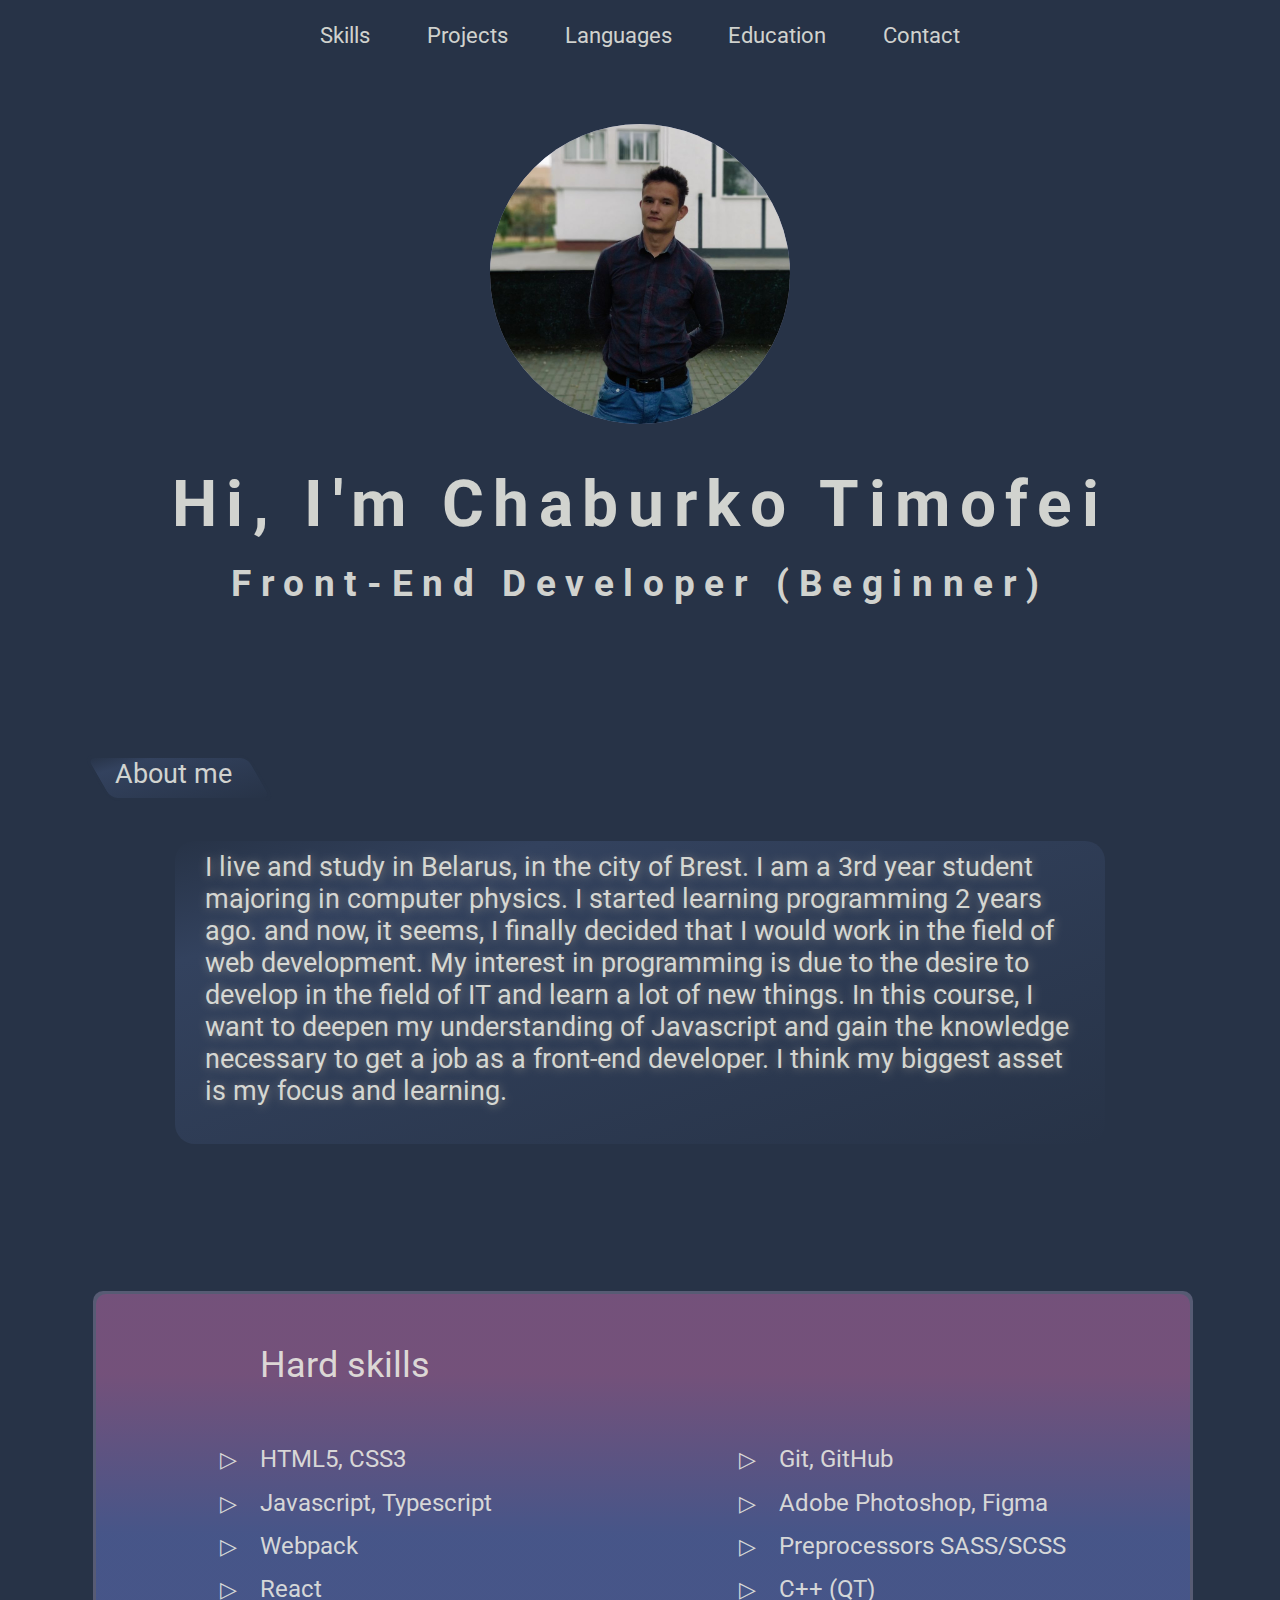
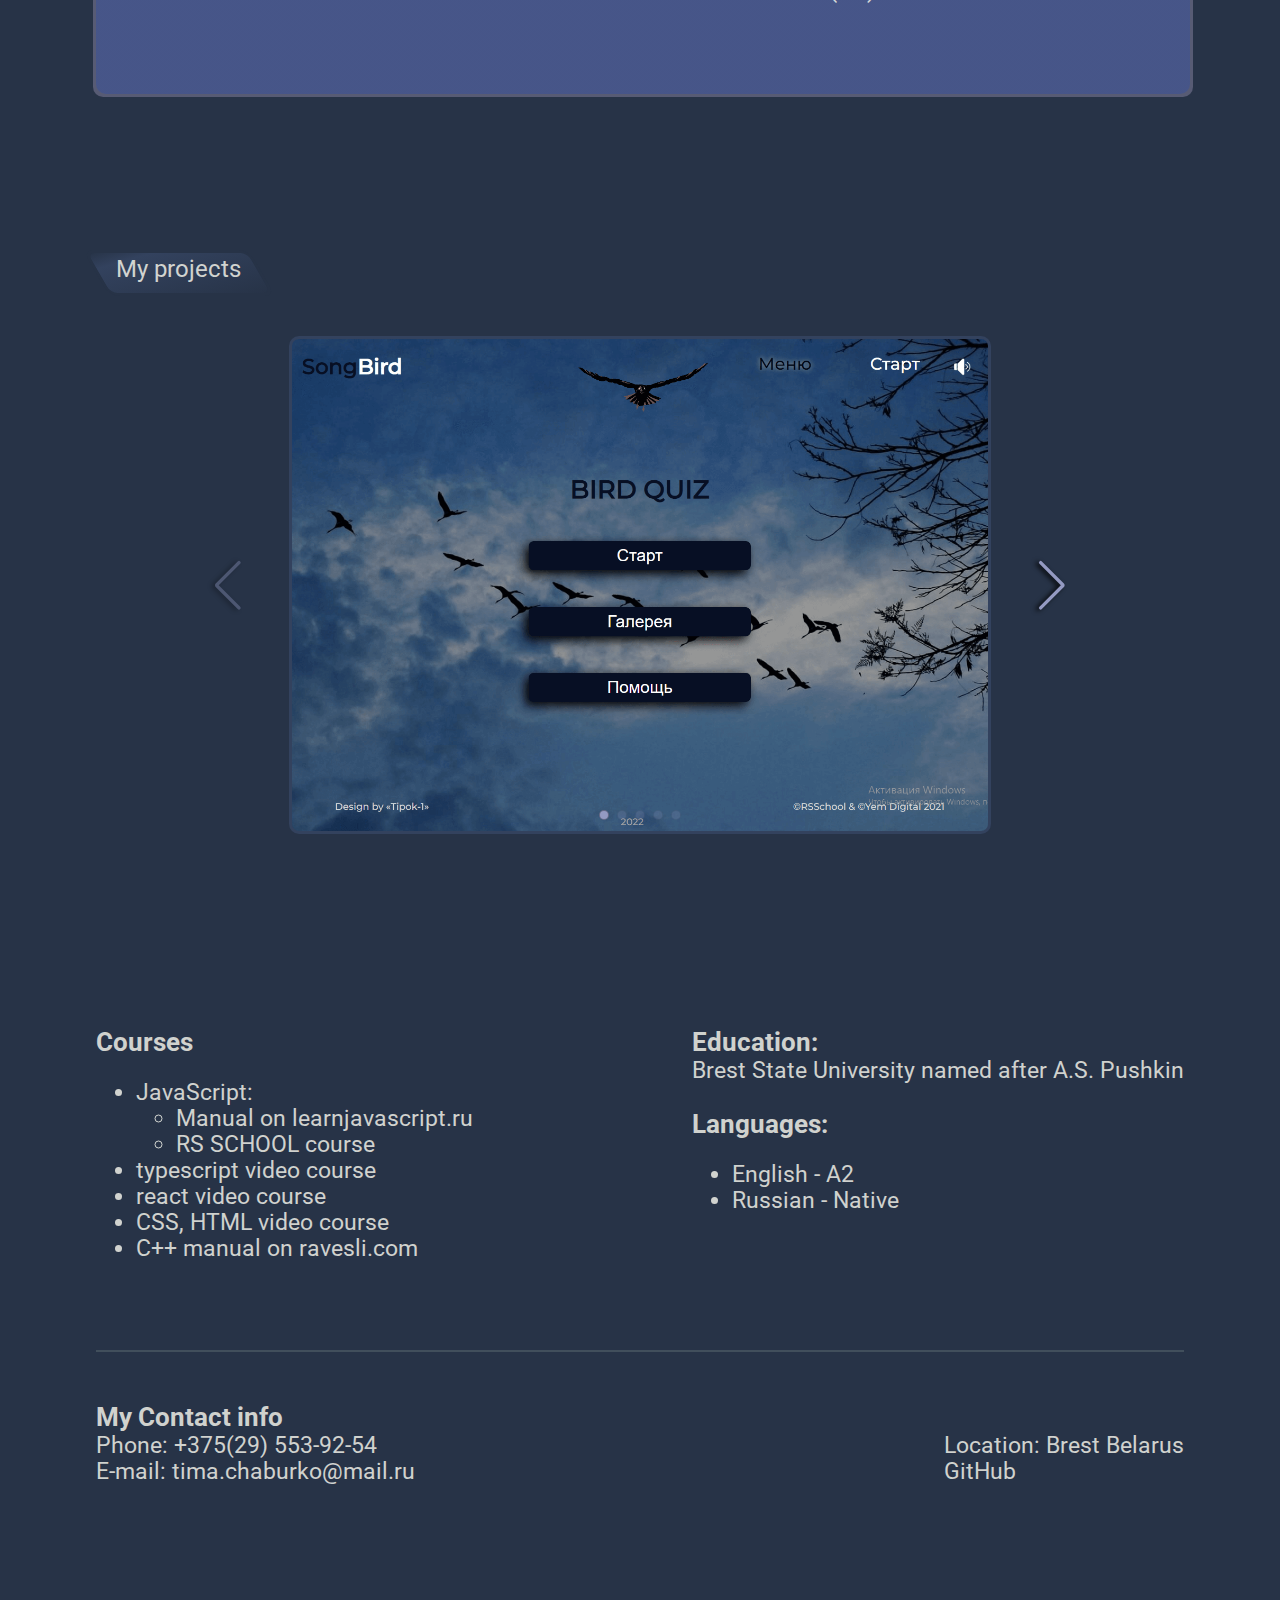
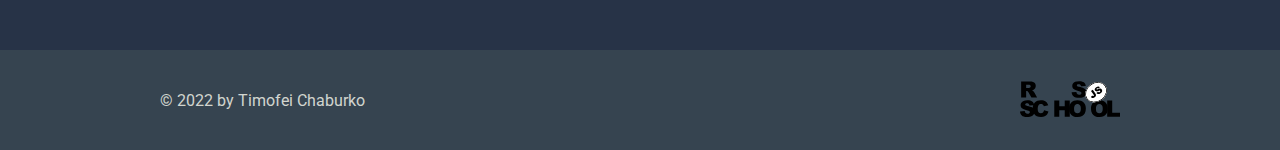
==== Rezume css html/index.html @ 96dd7559 "feat:add dir" ====
<!DOCTYPE html>
<html lang="en">
<head>
    <meta charset="UTF-8">
    <meta http-equiv="X-UA-Compatible" content="IE=edge">
    <meta name="viewport" content="width=device-width, initial-scale=1.0">

    <link rel= "stylesheet" href="Swaper/swiper-bundle.min.css">
    <link rel="stylesheet" href="Swaper/swapper-style.css">
    <script src="Swaper/swiper-bundle.min.js" defer></script>
    <script src="Swaper/project_slider.js" defer></script>
    <link rel="stylesheet" href="style.css">
    <title>Document</title>
</head>
<body>
    <div class="wrapper">
        <header>
            <div class = 'nav_wrap'>
                <div class="burger_body_wrap">
                    <div class="burger_body">
                        <a class = 'burger_links' href="#Skills">Skills</a> 
                        <a class = 'burger_links' href="#project">Projects</a> 
                        <a class = 'burger_links' href="#ed_and_language">Languages</a> 
                        <a class = 'burger_links' href="#ed_and_language">Education</a> 
                        <a class = 'burger_links' href="#contact">Contact</a> 
                    </div>
                </div>
                <div class="burger">
                    <div class="burger_line"></div>
                    <div class="burger_line"></div>
                    <div class="burger_line"></div>
                </div>
                
                <nav class = 'nav'>
                    <a class = 'nav_links' href="#Skills">Skills</a> 
                    <a class = 'nav_links' href="#project">Projects</a> 
                    <a class = 'nav_links' href="#ed_and_language">Languages</a> 
                    <a class = 'nav_links' href="#ed_and_language">Education</a> 
                    <a class = 'nav_links' href="#contact">Contact</a> 
                </nav>
            </div>
        </header>
        <main class = "main">
            <div class = "content">
                <div id="foto">
                    <div class="img_wrap">
                        <div class="my_image">
                            <img id = 'my_foto' src="img/My_photo.jpg" alt="It is my foto">
                        </div>
                    </div>
                    <div class="text">
                        <h1>Hi, I'm Chaburko Timofei</h>
                        <h3>Front-End Developer (Beginner)</h3>
                    </div>
                </div>
                <div id="about_me">
                    <div class="title_about"></div>
                    <div class="text_about">
                        <p>
                            I live and study in Belarus, in the city of Brest. I am a 3rd year student majoring in computer physics.
                            I started learning programming 2 years ago. and now, it seems,
                            I finally decided that I would work in the field of web development.
                            My interest in programming is due to the desire to develop in the field of IT and learn a lot of new things.
                            In this course, I want to deepen my understanding of Javascript and gain the knowledge necessary to get a job as a front-end developer.
                            I think my biggest asset is my focus and learning.
                        </p>
                    </div>
                </div>
                <div id="borderSkils">
                    <div id="Skills">
                        <div class="skills_title">Hard skills</div>
                        <div class="wrap_skills">
                            <ul>
                                <li>HTML5, CSS3</li>
                                <li>Javascript, Typescript</li>
                                <li>Webpack</li>
                                <li>React</li>
                            </ul>
                            <ul>
                                <li>Git, GitHub</li>
                                <li>Adobe Photoshop, Figma</li>
                                <li>Preprocessors SASS/SCSS</li>
                                <li>C++ (QT)</li>
                            </ul>
                        </div>
                    </div>
                </div>
                <div id="projectWrap">
                    <div class="title"></div>
                    <div id="project">
                        <div class="swiper sw1">
                            <div class="swiper-wrapper">
                                <div class="swiper-slide">
                                    <div class = 'project_image swiper-lazy' style = "background-image:url(img/projects/pr1.png);">
                                        <a href="https://tipok-1.github.io/SongBird/SongBird/"></a>
                                    </div>
                                    <div class="swiper-lazy-preloader"></div>
                                </div>
                                <div class="swiper-slide">
                                    <div class = 'project_image swiper-lazy' style = "background-image:url(img/projects/pr3.png);">
                                    <a href="https://tipok-1.github.io/Online-Store/dist/"></a></div>
                                    <div class="swiper-lazy-preloader"></div>
                                </div>
                                <div class="swiper-slide">
                                    <div class = 'project_image swiper-lazy' style = "background-image:url(img/projects/pr5.png);">
                                    <a href="https://tipok-1.github.io/RS-Clone/dist/#/Authorization"></a></div>
                                    <div class="swiper-lazy-preloader"></div>
                                </div>
                                <div class="swiper-slide">
                                    <div class = 'project_image swiper-lazy' style = "background-image:url(img/projects/pr2.png);">
                                    <a href="https://tipok-1.github.io/Gem-Puzzle/Gem%20Puzzle/"></a></div>
                                    <div class="swiper-lazy-preloader"></div>
                                </div>
                                <div class="swiper-slide">
                                    <div class = 'project_image swiper-lazy' style = "background-image:url(img/projects/pr4.png);">
                                    <a href="https://tipok-1.github.io/Online-zoo/online-zoo/"></a></div>
                                    <div class="swiper-lazy-preloader"></div>
                                </div>
                            </div>
                            <div class="swiper-button-next"></div>
                            <div class="swiper-button-prev"></div>
                            <div class="swiper-pagination"></div>
                        </div>
                    </div>
                </div>
                <div id="courses_lan_contact">
                    <div class="courses_ed">
                        <div class="courses">
                            <h3>Courses</h3>
                            <ul>
                                <li>JavaScript:
                                    <ul>
                                        <li><a href="https://learn.javascript.ru/">Manual on learnjavascript.ru</a></li>
                                        <li><a href = 'https://rs.school/js'>RS SCHOOL course</a></li>
                                    </ul>
                                </li>
                                <li>typescript video course</li>
                                <li>react video course</li>
                                <li>CSS, HTML video course</li>
                                <li><a href="https://ravesli.com/">C++ manual on ravesli.com</a></li>
                            </ul>
                        </div>
                        <div class="ed_and_language" id="ed_and_language">
                            <h3>Education:</h3>
                            Brest State University named after A.S. Pushkin
                            <h3>Languages:</h3>
                            <ul>
                                <li>English - A2</li>
                                <li>Russian - Native</li>
                            </ul>
                        </div>
                    </div>
                    <hr>
                    <div class="contact" id="contact">
                        <h3>My Contact info</h3>
                        <div class="conntactUl">
                            <div>
                               <span><a href="tel:+375(33)609-18-72">Phone: +375(29) 553-92-54</a></span> 
                                <span>E-mail: tima.chaburko@mail.ru</span> 
                            </div>
                            <div>
                                Location: Brest Belarus
                                <a href="https://github.com/Tipok-1">GitHub</a>
                            </div>
                        </div>
                    </div>
                </div>
            </div>
        </main>
        <footer>
            <div class = 'footer_content'>
                <a id = 'years' href = ''>© 2022 by Timofei Chaburko</a>
                <div id="school_logo">
                    <a  href = 'https://rs.school/js'>
                        <img src="img/rs_school_js.svg" alt="">
                    </a>
                </div>
            </div>
            
        </footer>
        <script>
            let burger = document.querySelector('.burger');
            let burger_body= document.querySelector('.burger_body');
            let burger_body_wrap = document.querySelector('.burger_body_wrap');
            let burger_line = document.querySelectorAll('.burger_line');
            let burger_visible = false;
            let timeout = false;
            burger.onclick= ClickBurger;
            burger_body_wrap.onclick = e=>{
                if(e.target === e.currentTarget) {
                    burger.click();
                }
            }
            function ClickBurger(){
                if(!burger_visible) {
                    document.documentElement.style.overflow = 'hidden';
                    burger_body_wrap.style.display = 'flex';
                    burger_line[0].classList.add('firstLine');
                    burger_line[1].style.display = 'none';
                    burger_line[2].classList.add('secondLine');
                    setTimeout(()=>{
                        burger_visible = true;
                        burger_body.style.transform = 'scale(1)';
                    }, 0)
                } else {
                    document.documentElement.style.overflow = '';
                    burger_body.style.transform = 'scale(0)';
                    burger_line[0].classList.remove('firstLine');
                    burger_line[1].style.display = 'block';
                    burger_line[2].classList.remove('secondLine');
                    if(!timeout) {
                        timeout = true;
                        setTimeout(()=>{
                        burger_body_wrap.style.display = 'none';
                        console.log('55');
                        timeout = false;
                        burger_visible = false;
                    }, 180)
                    }
                }
            }
        </script>
    </div>
</body>
</html>
---- Rezume css html/Swaper/swapper-style.css ----
.swiper{
    width:100%;
    height: 100%;
    background-color:rgb(39,51,71);
}
.swiper-slide
{
    display: flex;
    justify-content: center;
    align-items: center;
    flex-direction: column;
    position: relative;
}
.swiper-button-next,
.swiper-button-prev{
    -webkit-tap-highlight-color: rgba(0, 0, 0, 0);
    text-shadow: -3px 1px 5px black;
}
.swiper-button-next::after,
.swiper-button-prev::after{
    color:rgb(148,154,194);
    font-size:50px;
}
.swiper-pagination-bullet{
    background-color:rgb(148,154,194);
    border:1px solid rgba(0, 0, 0, 0.3);
}
---- Rezume css html/style.css ----
@import url('https://fonts.googleapis.com/css2?family=Roboto&display=swap');
:root{
    --pink-gradient:linear-gradient( rgba(159,66,132, .4)20%, rgba(46,77,167,.4) 60%);
    --blue-color:rgb(51, 66, 94);
    --green-gradient:linear-gradient(to bottom right,rgb(39,51,71), var(--blue-color) 20%, rgb(39,51,71));
}
html,
body{
    height:100%;
}
body{
    margin:0;
    padding:0;
}
a{
    text-decoration: none;
    color: rgba(240, 240, 231, 0.85);
    transition:color .3s linear;
}
a:hover{
    color: rgb(148,154,194);
}
.wrapper{
    min-height: 100%;
    min-width: 100%;
    display:flex;
    flex-direction: column;
    font-family: 'Roboto', sans-serif;
    color: rgba(240, 240, 231, 0.85);
}
/*===header===
==============*/
header{
    position:sticky;
    z-index: 2;
    top:0;
    height:70px;
    background-color: rgb(39,51,71);
    font-size:1.4em;
    display:flex;
    justify-content: center;
    align-items: center;

}
.nav_wrap{
    width:35%;
    margin-left:25%;
}
.burger{
    display:none;
    height:30px;
    width:40px;
    position:relative;
    flex-direction: column;
    justify-content: space-between;
    z-index: 4;
}
.burger_line{
    height:25%;
    width:100%;
    border-radius: 6px;
    background-color: rgba(240, 240, 231, 0.85);
}
.firstLine{
   transform: translateY(12px) rotate(45deg);
}
.secondLine{
    transform:translateY(-11px) rotate(-45deg);
}
.burger_body_wrap{
    height: 100vh;
    width: 100vw;
    overflow: hidden;
    background-color: rgba(0,0,0,0.5);
    left:0;
    top:0;
    z-index: 3;
    position:fixed;
    display:none;
}
.burger_body{
    width: 100%;
    height:400px;
    background-color:rgb(39,51,71);
    transform:scale(0);
    transform-origin: top right;
    flex-direction: column;
    display: flex;
    padding-left: 40px;
    justify-content: space-around;
    transition: transform .15s linear;
}
.burger_line:hover{
    cursor: pointer;
}
.burger_links:nth-child(1){
    margin-top: 50px;
}
.burger_links:last-child{
    margin-bottom: 50px;
}
.nav{
    display:flex;
    justify-content: space-between;
}
.nav_links{
    position:relative;
}
.nav_links:hover::before{
    transform:scaleX(1);
    transform-origin: left;
}
.nav_links:before{
    content: "";
    position: absolute;
    bottom:-5px;
    left: 0;
    height:2px;
    width:100%;
    background-color:rgb(148,154,194);
    transform:scaleX(0);
    transform-origin: right;
    transition:transform 0.3s;
}
/*===main===
============*/
.main{
    flex: 1 1 auto;
    background-color:rgb(39,51,71);
    z-index: 0;
    overflow-x: hidden;
}
.content{
    width:75%;
    margin:auto;
    position:relative;
}
.content > div{
    width:100%;
    margin-bottom:150px;
    height:500px;
    z-index: 1;
}
#foto{
    position: relative;
    height:auto;
}
.img_wrap{
    width:100%;
    height:45%;
    padding-top:5%;
}
.my_image{
    width:300px;
    height: 300px;
    border-radius: 50%;
    background-color: rgb(148,154,194);
    overflow: hidden;
    margin:auto;
}
#my_foto{
    width:100%;
    height:100%;
    object-position:0 75%;
    object-fit: cover;
    }
.text{
    width:100%;
    height:50%;
    font-size: 2em;
    letter-spacing: .3em;
    display:flex;
    align-items: center;
    text-align: center;
    flex-direction: column;
    color: rgba(240, 240, 231, 0.85);
}
.text h1, h3{
    margin-bottom: 0;
}
.text h3{ margin-top:.5em;}
/*===about_me*/
#about_me{
    height:auto;
    width:100%;
    font-size: 1.8em;;
}
.title_about{
    margin: 0 0 40px 0;
    width:160px;
    height:40px;
    position:relative;
    border-radius: 10px; 
    transform:skewX(30deg);
    background: var(--green-gradient);
    border:3px solid rgb(39,51,71);
}
.title_about:before{
    content: 'About me';
    position: absolute;
    padding: 0 10%;
    height:100%;
    transform:skewX(-30deg);
    width:100%;
    bottom:0;
    left: 0;
}
.text_about{
    width:80%;
    border-radius: 20px;
    background: var(--green-gradient);
    text-shadow: 1px 1px 10px gray;
    padding: 10px 30px;
    height:auto;
    margin:auto;
    margin-top: 10px;
}
.text_about p{margin-top: 0px;}
/*===skils===*/
#Skills{
    background: var(--pink-gradient);
    height:400px;
    border-radius: 10px;
}
#borderSkils{
    height: calc(400px + 6px);
    width: calc(100% + 6px);
    position: relative;
}

#Skills:before{
    width: calc(100% + 6px);
    height: calc(400px + 6px);
    border-radius: 10px;
    position:absolute;
    top:-3px;
    left: -3px;
    content:'';
    background: rgb(87, 91, 116);
    z-index: -10;
}
.skills_title{
    height:10%;
    width:100%;
    padding:50px 0 0 15%;
    font-size: 2.5em;
    color:rgba(240, 240, 231, 0.85);
    /*font-weight: bold;
    /*text-shadow: -1px 1px 5px rgba(240, 240, 231, 0.85);*/
}
.wrap_skills{
    display:flex;
    padding-top: 30px;
    font-size: 1.5em;
    justify-content: space-around;
    align-items: center;
    line-height: 1.8em;
    color: rgba(240, 240, 231, 0.85);
}
.wrap_skills ul{
    list-style-type: none;
}
.wrap_skills ul li{position:relative;}
.wrap_skills ul li:before{
    content:'▷';
    font-size: .9em;
    position:absolute;
    left:-40px;
}
/*===project===*/
#project{
    height:83%;
    width:80%;
    margin:auto;
    position:relative;
    
}
#projectWrap{
    height:600px;
    position: relative;
}
#projectWrap .title{
    position: relative;
    font-size: 1.5em;
    margin: 0 0 40px 0;
    width:160px;
    height:40px;
    position:relative;
    border-radius: 10px; 
    transform:skewX(30deg);
    background: var(--green-gradient);
    border:3px solid rgb(39,51,71);
}
#projectWrap .title:before{
    content: 'My projects';
    position: absolute;
    height:100%;
    transform:skewX(-30deg);
    width:100%;
    bottom:-5%;
    left: 10%;
}
#project::before{
    content: "";
    position: absolute;
    margin: auto;
    top:-3px;
    bottom:-3px;
    left: -3px;
    right: -3px;
    /*background: var(--blue-color);*/
    border-radius: 6px;
}
.work_image{
    height:auto;
    width: 500px;
} 
.project_image{
    height: 100%;
    width:80%;
    position: relative;
    background-repeat: no-repeat;
    background-size: cover;
    background-position: top center;
    border:3px solid var(--blue-color);
    border-radius:10px;
}
.project_image a{
    display:block;
    height: 100%;
    width: 100%;
    position: relative;
}
/*Education and courses*/
#courses_lan_contact{
    height:500px;
    font-size: 24px;
}
hr{
    height: 2px;
    border: none;
    background-color: rgb(65, 79, 92);
    margin:50px 0 50px 0;
}
.courses_ed{
    height:60%;
    display:flex;
    justify-content: space-between;
}

.contact{
    height:30%;
}
.conntactUl{
    display: flex;
    justify-content: space-between;
}
.conntactUl > div{
    display:flex;
    flex-direction: column;
}
/*===footer===
==============*/
footer{
    height:100px;
    background-color:rgb(54,68,80);
}
.footer_content{
    width:75%;
    height:100%;
    margin:auto;
    display:flex;
    justify-content: space-between;
    align-items: center;
    position:relative;
}
#school_logo{

    height:auto;
    width:100px;   
}

/*adaptive*/
@media only screen and (max-width: 1700px){
    .content{
        width: 85%;
    }
}
@media only screen and (max-width: 1500px){
    .nav_wrap{
        margin-left: 0;
        width: 50%;
    }
    #about_me{
        font-size: calc(20px + (29 - 20) * ((100vw - 320px) / (1500 - 320)));
    }
    .skills_title{
        font-size: calc(16px + (40 - 16) * ((100vw - 320px) / (1500 - 320)));
    }
    #courses_lan_contact{
        font-size: calc(16px + (24 - 16) * ((100vw - 320px) / (1500 - 320)));
    }
}
@media only screen and (max-width: 1200px){
    #foto .text{
        font-size: calc(16px + (32 - 16) * ((100vw - 320px) / (1200 - 320)));
    }
}
@media only screen and (max-width: 1000px){
    header{
        justify-content: flex-end;
        position:sticky;
    }
    .nav{
        display:none;
    }
    .burger{
        display:flex;
        margin-left:auto;
        margin-right: 30px;
    }
}
@media only screen and (max-width: 700px){
    .content{
        width: 100%;
    }
    .content>div{
        margin-bottom:100px;
    }
    .text_about{
        height:300px;
        overflow-y: auto;
    }
    .wrap_skills{
        padding: 0;
    }
    .skills_title{
        padding:20px 0 0 5%;
    }
    #borderSkils{
        margin: auto;
        width: 95%;
    }
    .wrap_skills ul{
        margin: 0;
    }
    .wrap_skills ul li:before{
        display: none;
    }
    #projectWrap{
        margin-top:100px;
    }
    #project{
        width: 100%;
    }
    .project_image{
        width:95%;
    }
    .swiper-button-next, .swiper-button-prev{
        display: none;
    }
    #courses_lan_contact{
        width:calc(100% - 20px);
        height:650px;
        display: flex;
        flex-direction: column;
        justify-content: center;
        padding:0 10px 0 10px;
    }
    .courses_ed, .conntactUl{
        flex-direction: column;
    }
    .contact, .courses_ed{
        margin-left:calc(1px + (100 - 1) * ((100vw - 320px) / (700 - 320)));
    }
   /* height:calc(584px + (780 - 584) * ((100vw - 320px) / (1500 - 320)));*/
}
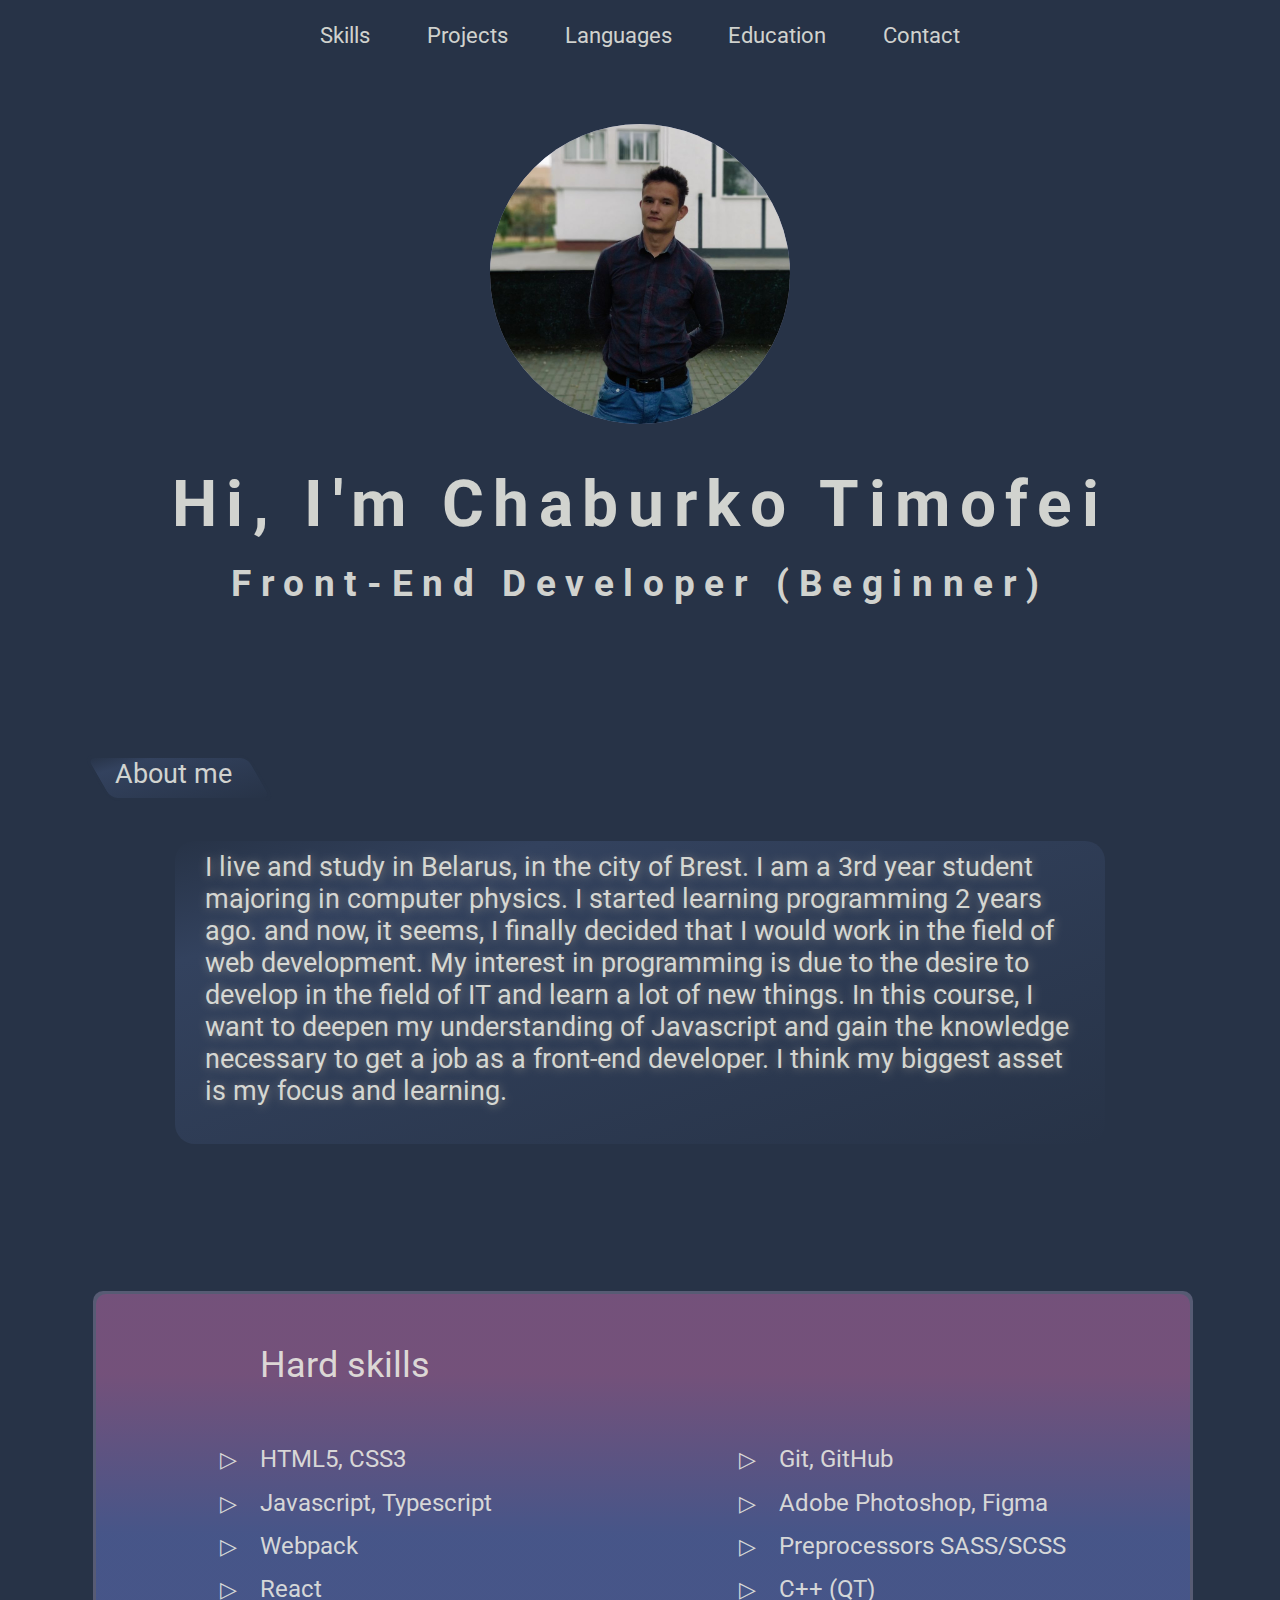
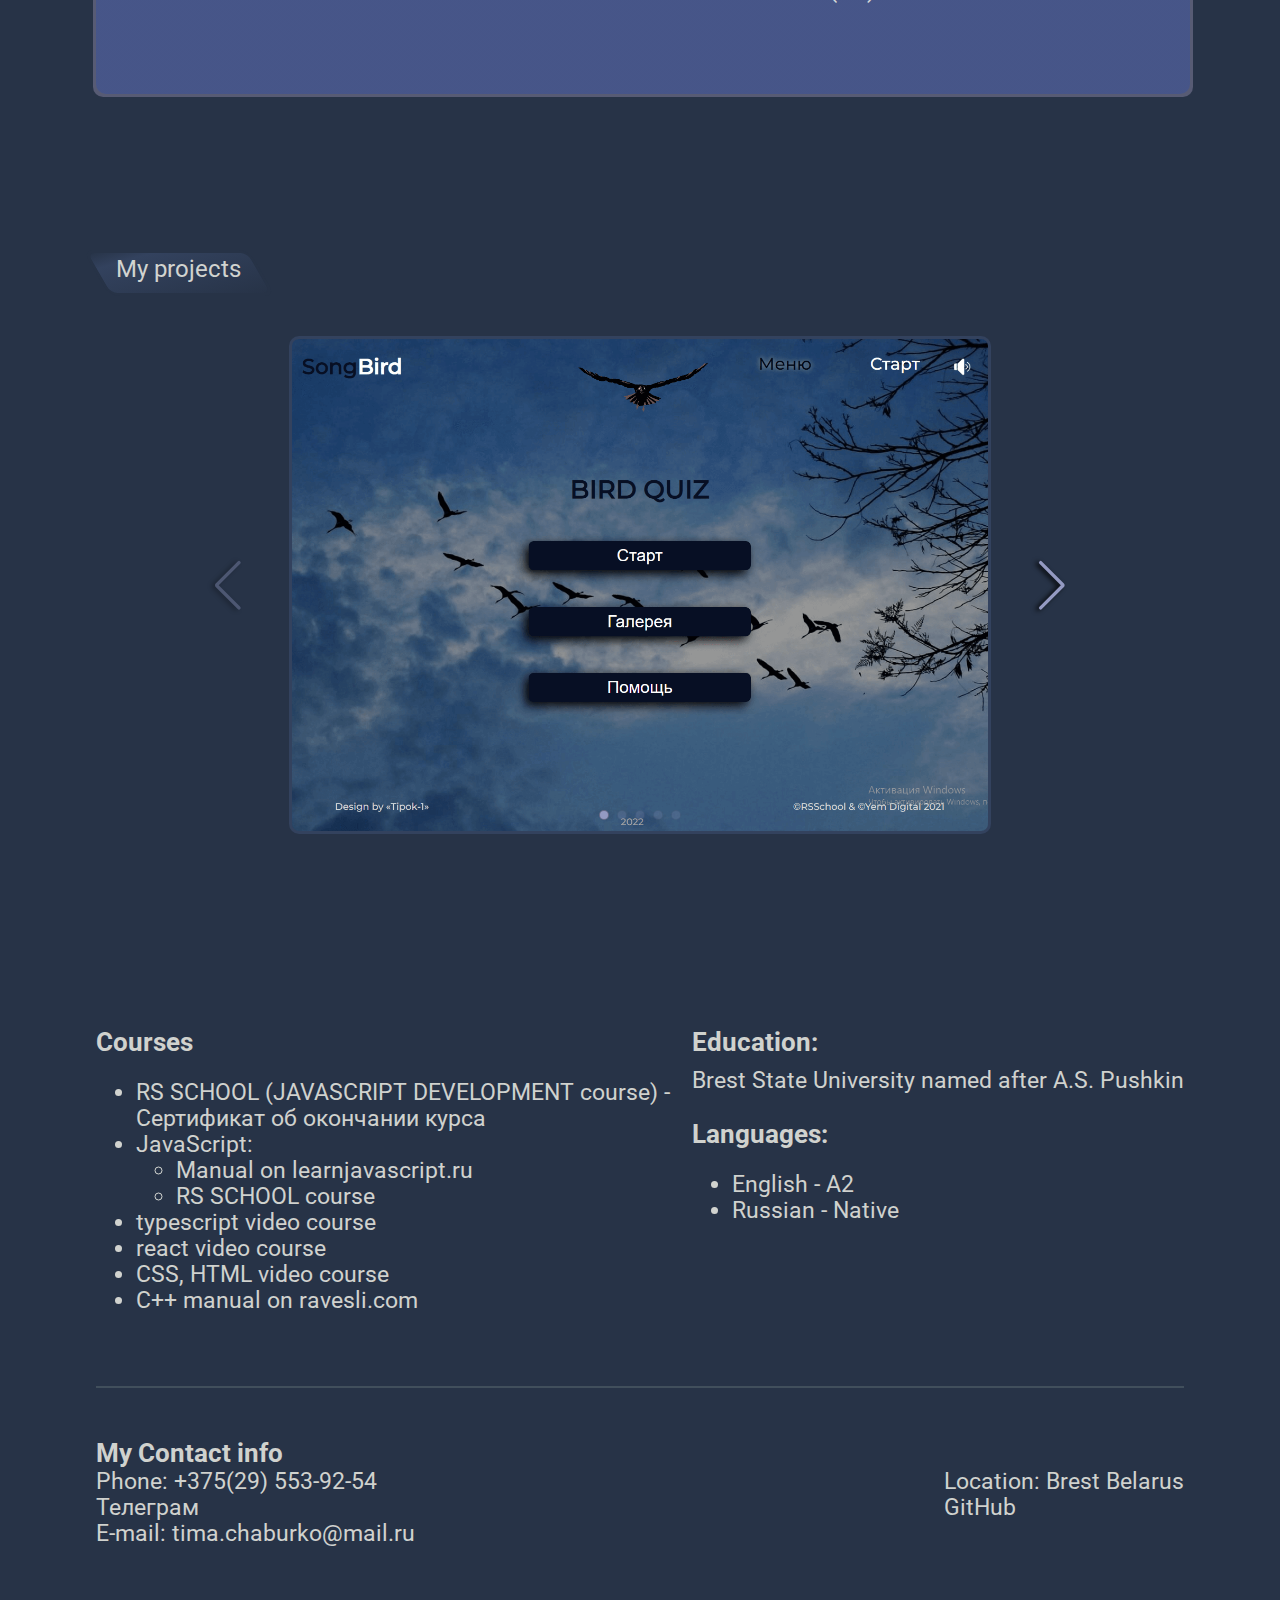
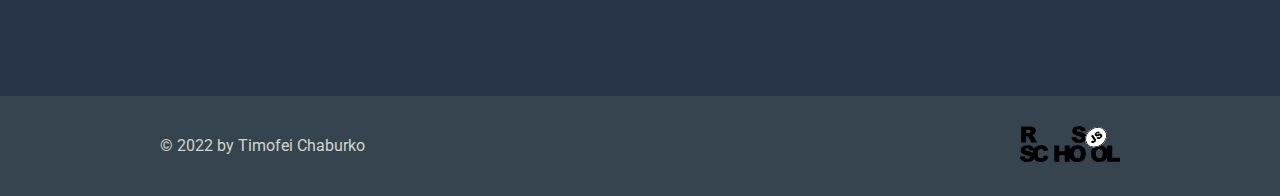
==== commit a068b925: "feat: add telegram" ====
--- a/Rezume css html/index.html
+++ b/Rezume css html/index.html
@@ -128,6 +128,8 @@
                         <div class="courses">
                             <h3>Courses</h3>
                             <ul>
+                                <li>RS SCHOOL (JAVASCRIPT DEVELOPMENT course) - <br> 
+                                    <a href="https://app.rs.school/certificate/s0fzrtsm">Сертификат об окончании курса</a></li>
                                 <li>JavaScript:
                                     <ul>
                                         <li><a href="https://learn.javascript.ru/">Manual on learnjavascript.ru</a></li>
@@ -141,7 +143,7 @@
                             </ul>
                         </div>
                         <div class="ed_and_language" id="ed_and_language">
-                            <h3>Education:</h3>
+                            <h3 style="margin-bottom: 10px;">Education:</h3>
                             Brest State University named after A.S. Pushkin
                             <h3>Languages:</h3>
                             <ul>
@@ -156,6 +158,7 @@
                         <div class="conntactUl">
                             <div>
                                <span><a href="tel:+375(33)609-18-72">Phone: +375(29) 553-92-54</a></span> 
+                               <span><a href="https://t.me/timofei_chaburko">Телеграм</a></span> 
                                 <span>E-mail: tima.chaburko@mail.ru</span> 
                             </div>
                             <div>
--- a/Rezume css html/style.css
+++ b/Rezume css html/style.css
@@ -332,8 +332,11 @@
     position: relative;
 }
 /*Education and courses*/
+.ed_and_language{
+ 
+}
 #courses_lan_contact{
-    height:500px;
+    height:auto;
     font-size: 24px;
 }
 hr{
@@ -343,13 +346,13 @@
     margin:50px 0 50px 0;
 }
 .courses_ed{
-    height:60%;
+    height:auto;
     display:flex;
     justify-content: space-between;
 }
 
 .contact{
-    height:30%;
+    height:auto;
 }
 .conntactUl{
     display: flex;
@@ -461,7 +464,6 @@
     }
     #courses_lan_contact{
         width:calc(100% - 20px);
-        height:650px;
         display: flex;
         flex-direction: column;
         justify-content: center;
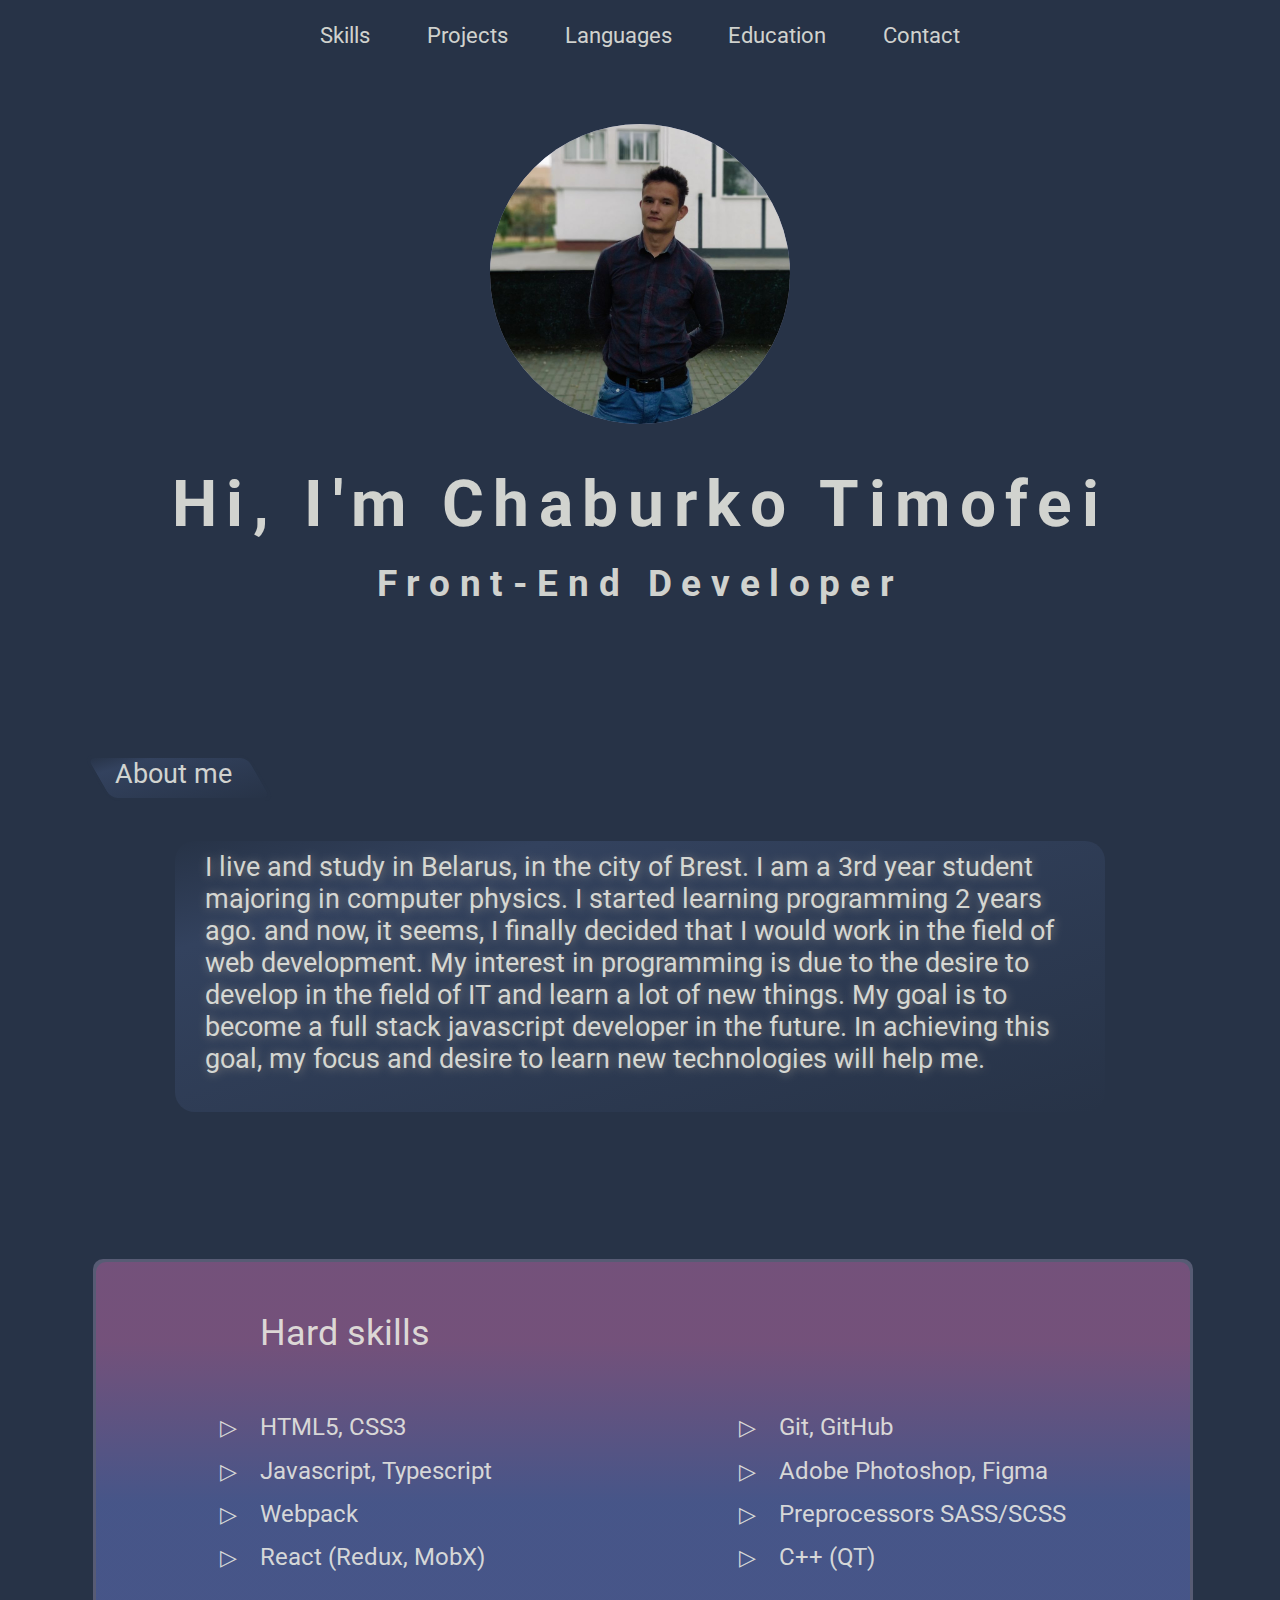
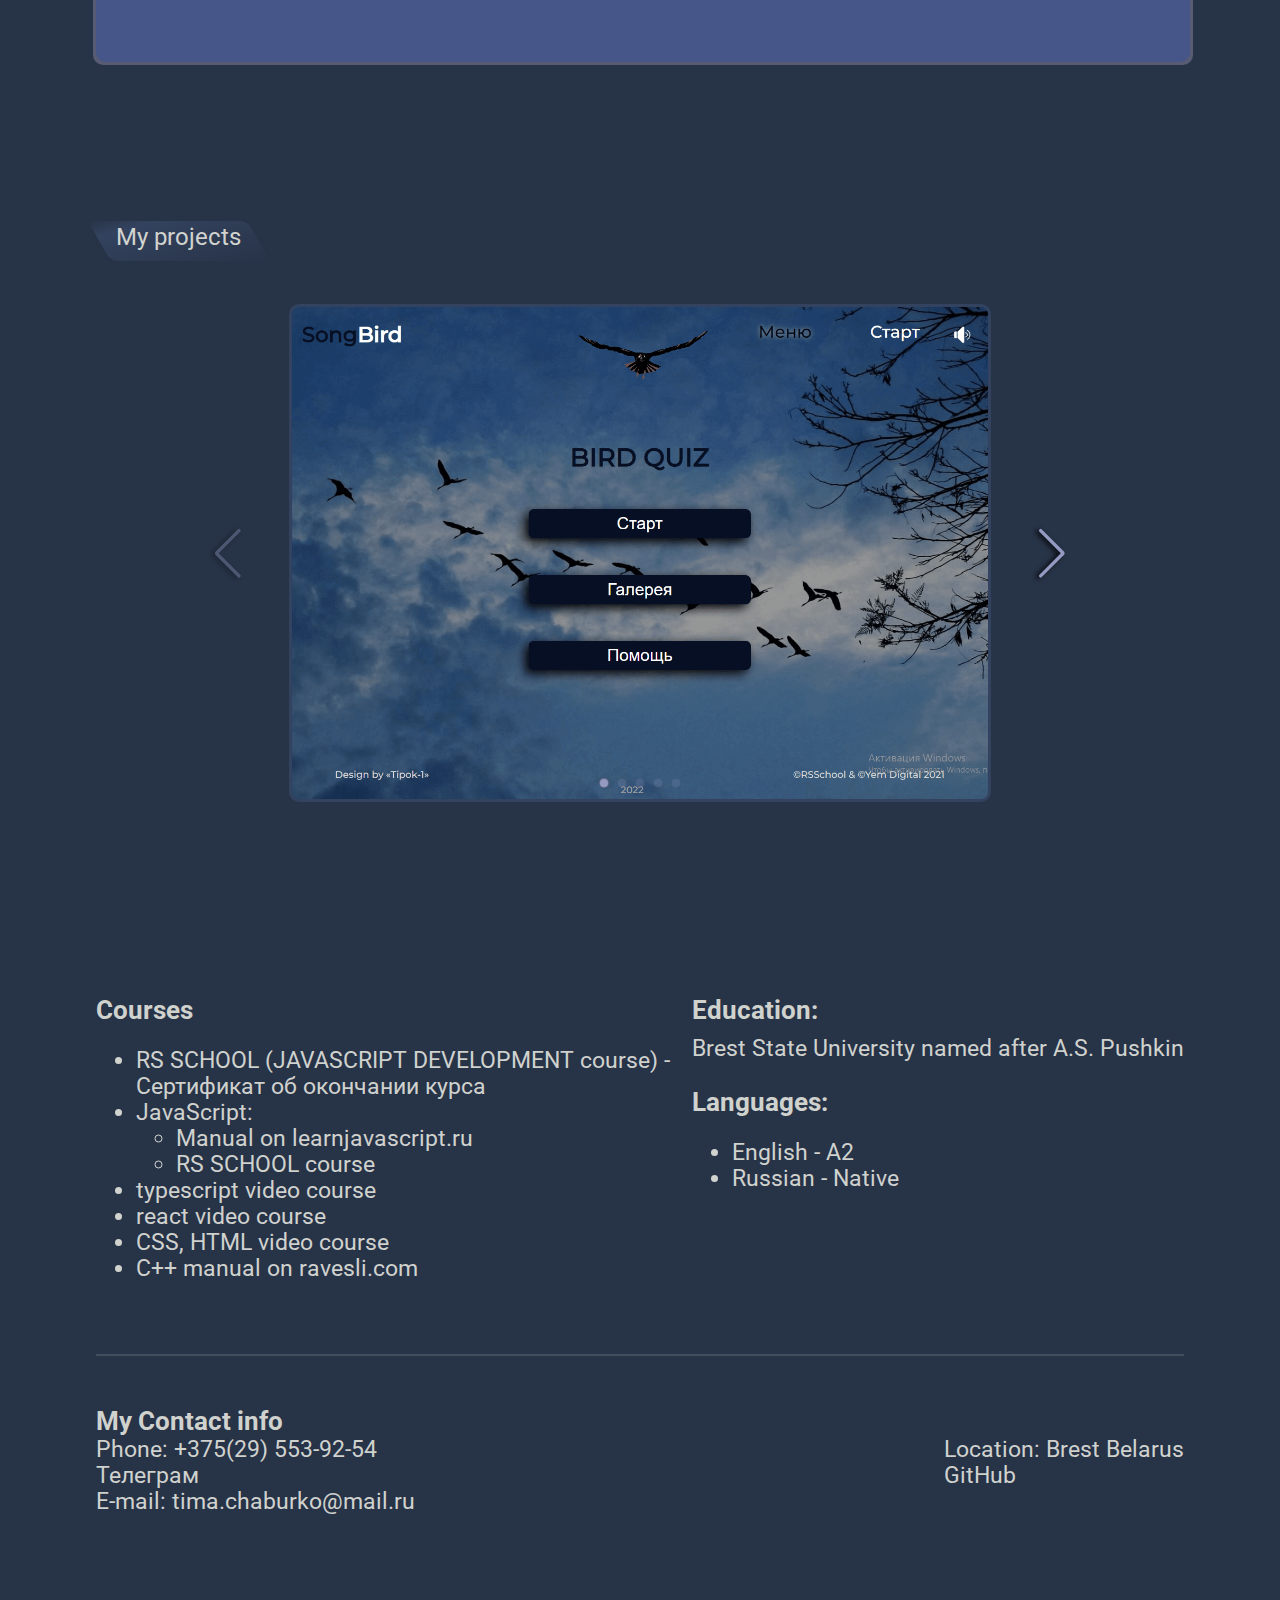
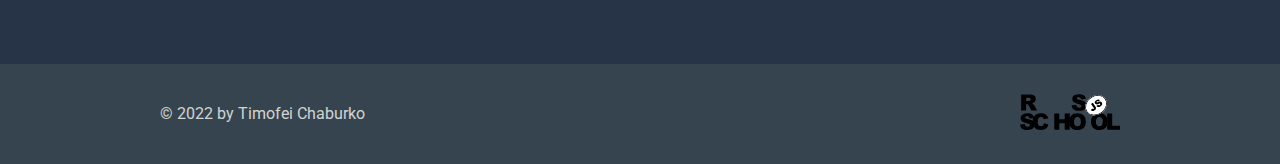
==== commit 096f6c22: "refacto :change info–" ====
--- a/Rezume css html/index.html
+++ b/Rezume css html/index.html
@@ -50,7 +50,7 @@
                     </div>
                     <div class="text">
                         <h1>Hi, I'm Chaburko Timofei</h>
-                        <h3>Front-End Developer (Beginner)</h3>
+                        <h3>Front-End Developer</h3>
                     </div>
                 </div>
                 <div id="about_me">
@@ -61,8 +61,8 @@
                             I started learning programming 2 years ago. and now, it seems,
                             I finally decided that I would work in the field of web development.
                             My interest in programming is due to the desire to develop in the field of IT and learn a lot of new things.
-                            In this course, I want to deepen my understanding of Javascript and gain the knowledge necessary to get a job as a front-end developer.
-                            I think my biggest asset is my focus and learning.
+                            My goal is to become a full stack javascript developer in the future. In achieving this goal, my focus and desire to learn new technologies will help me.
+
                         </p>
                     </div>
                 </div>
@@ -74,7 +74,7 @@
                                 <li>HTML5, CSS3</li>
                                 <li>Javascript, Typescript</li>
                                 <li>Webpack</li>
-                                <li>React</li>
+                                <li>React (Redux, MobX)</li>
                             </ul>
                             <ul>
                                 <li>Git, GitHub</li>
